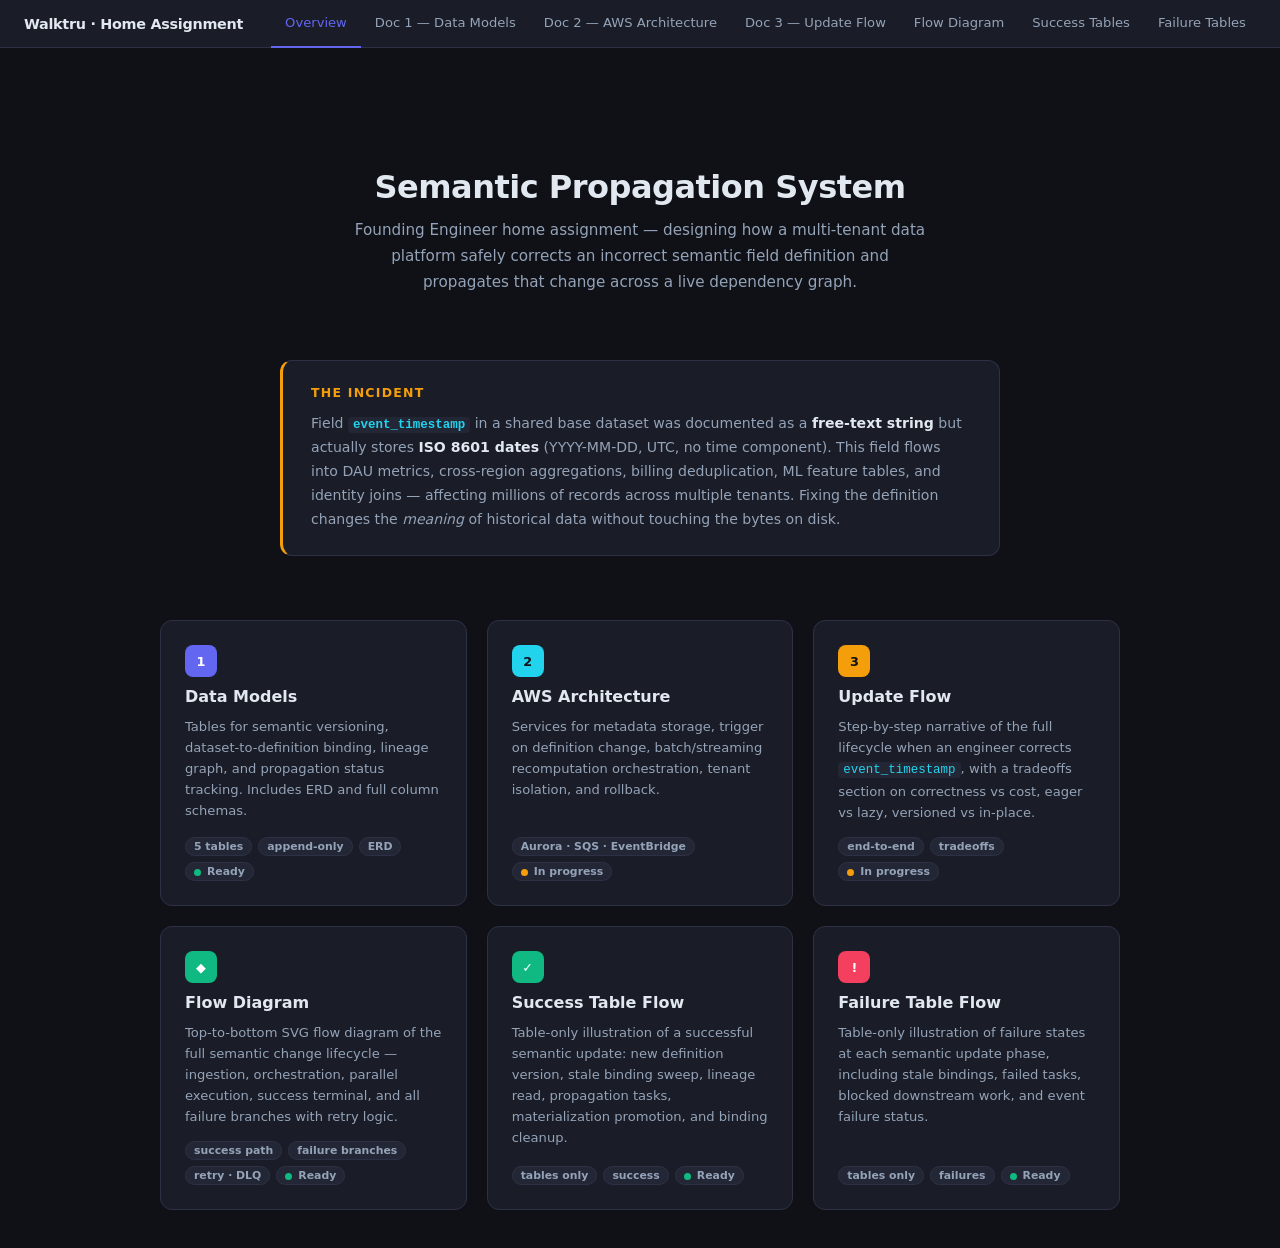
==== pages/index.html @ 8ffcbc3f "restructure for github pages" ====
<!DOCTYPE html>
<html lang="en">
<head>
  <meta charset="UTF-8" />
  <meta name="viewport" content="width=device-width, initial-scale=1.0" />
  <title>Walktru — Founding Engineer Home Assignment</title>
  <link rel="stylesheet" href="../assets/style.css" />
  <style>
    .hero {
      max-width: 720px;
      margin: 80px auto 64px;
      text-align: center;
    }
    .hero h1 {
      font-size: 2rem;
      margin-bottom: 12px;
    }
    .hero p {
      color: var(--muted);
      font-size: 0.95rem;
      line-height: 1.7;
      max-width: 580px;
      margin: 0 auto;
    }

    .problem-block {
      max-width: 720px;
      margin: 0 auto 64px;
      background: var(--surface);
      border: 1px solid var(--border);
      border-left: 3px solid var(--accent3);
      border-radius: 12px;
      padding: 24px 28px;
    }
    .problem-block h2 {
      font-size: 0.78rem;
      font-weight: 700;
      letter-spacing: 0.1em;
      text-transform: uppercase;
      color: var(--accent3);
      margin-bottom: 12px;
    }
    .problem-block p {
      color: var(--muted);
      font-size: 0.88rem;
      line-height: 1.7;
    }
    .problem-block strong {
      color: var(--text);
    }

    .doc-grid {
      max-width: 960px;
      margin: 0 auto;
      display: grid;
      grid-template-columns: repeat(auto-fill, minmax(280px, 1fr));
      gap: 20px;
    }

    .doc-card {
      background: var(--surface);
      border: 1px solid var(--border);
      border-radius: 12px;
      padding: 24px;
      text-decoration: none;
      color: inherit;
      transition: border-color 0.15s, transform 0.12s;
      display: flex;
      flex-direction: column;
      gap: 10px;
    }
    .doc-card:hover {
      border-color: var(--accent);
      transform: translateY(-2px);
    }

    .doc-card-num {
      width: 32px;
      height: 32px;
      border-radius: 8px;
      display: flex;
      align-items: center;
      justify-content: center;
      font-size: 0.8rem;
      font-weight: 800;
      color: white;
      flex-shrink: 0;
    }

    .doc-card-title {
      font-size: 1rem;
      font-weight: 700;
      color: var(--text);
    }

    .doc-card-desc {
      font-size: 0.82rem;
      color: var(--muted);
      line-height: 1.6;
      flex: 1;
    }

    .doc-card-tags {
      display: flex;
      flex-wrap: wrap;
      gap: 6px;
      margin-top: 4px;
    }

    .tag {
      font-size: 0.68rem;
      font-weight: 600;
      padding: 2px 8px;
      border-radius: 20px;
      background: var(--surface2);
      color: var(--muted);
      border: 1px solid var(--border);
    }

    .status-dot {
      display: inline-block;
      width: 7px;
      height: 7px;
      border-radius: 50%;
      margin-right: 6px;
      vertical-align: middle;
    }
    .status-done { background: var(--accent4); }
    .status-wip  { background: var(--accent3); }
  </style>
</head>
<body>

<div class="page-content">

  <div class="hero">
    <h1>Semantic Propagation System</h1>
    <p>Founding Engineer home assignment — designing how a multi-tenant data platform safely corrects an incorrect semantic field definition and propagates that change across a live dependency graph.</p>
  </div>

  <div class="problem-block">
    <h2>The Incident</h2>
    <p>
      Field <strong><code>event_timestamp</code></strong> in a shared base dataset was documented as a
      <strong>free-text string</strong> but actually stores <strong>ISO 8601 dates</strong> (YYYY-MM-DD, UTC, no time component).
      This field flows into DAU metrics, cross-region aggregations, billing deduplication, ML feature tables, and identity joins —
      affecting millions of records across multiple tenants.
      Fixing the definition changes the <em>meaning</em> of historical data without touching the bytes on disk.
    </p>
  </div>

  <div class="doc-grid">
    <a class="doc-card" href="doc1.html">
      <div class="doc-card-num" style="background:var(--accent)">1</div>
      <div class="doc-card-title">Data Models</div>
      <div class="doc-card-desc">
        Tables for semantic versioning, dataset-to-definition binding, lineage graph, and propagation status tracking.
        Includes ERD and full column schemas.
      </div>
      <div class="doc-card-tags">
        <span class="tag">5 tables</span>
        <span class="tag">append-only</span>
        <span class="tag">ERD</span>
        <span class="tag"><span class="status-dot status-done"></span>Ready</span>
      </div>
    </a>

    <a class="doc-card" href="doc2.html">
      <div class="doc-card-num" style="background:var(--accent2);color:#0f1117">2</div>
      <div class="doc-card-title">AWS Architecture</div>
      <div class="doc-card-desc">
        Services for metadata storage, trigger on definition change, batch/streaming recomputation orchestration,
        tenant isolation, and rollback.
      </div>
      <div class="doc-card-tags">
        <span class="tag">Aurora · SQS · EventBridge</span>
        <span class="tag"><span class="status-dot status-wip"></span>In progress</span>
      </div>
    </a>

    <a class="doc-card" href="doc3.html">
      <div class="doc-card-num" style="background:var(--accent3);color:#0f1117">3</div>
      <div class="doc-card-title">Update Flow</div>
      <div class="doc-card-desc">
        Step-by-step narrative of the full lifecycle when an engineer corrects <code>event_timestamp</code>,
        with a tradeoffs section on correctness vs cost, eager vs lazy, versioned vs in-place.
      </div>
      <div class="doc-card-tags">
        <span class="tag">end-to-end</span>
        <span class="tag">tradeoffs</span>
        <span class="tag"><span class="status-dot status-wip"></span>In progress</span>
      </div>
    </a>

    <a class="doc-card" href="flow.html">
      <div class="doc-card-num" style="background:var(--accent4)">◆</div>
      <div class="doc-card-title">Flow Diagram</div>
      <div class="doc-card-desc">
        Top-to-bottom SVG flow diagram of the full semantic change lifecycle — ingestion, orchestration,
        parallel execution, success terminal, and all failure branches with retry logic.
      </div>
      <div class="doc-card-tags">
        <span class="tag">success path</span>
        <span class="tag">failure branches</span>
        <span class="tag">retry · DLQ</span>
        <span class="tag"><span class="status-dot status-done"></span>Ready</span>
      </div>
    </a>

    <a class="doc-card" href="success_flow_illustration.html">
      <div class="doc-card-num" style="background:var(--accent4)">✓</div>
      <div class="doc-card-title">Success Table Flow</div>
      <div class="doc-card-desc">
        Table-only illustration of a successful semantic update: new definition version, stale binding sweep,
        lineage read, propagation tasks, materialization promotion, and binding cleanup.
      </div>
      <div class="doc-card-tags">
        <span class="tag">tables only</span>
        <span class="tag">success</span>
        <span class="tag"><span class="status-dot status-done"></span>Ready</span>
      </div>
    </a>

    <a class="doc-card" href="failed_flow_illustration.html">
      <div class="doc-card-num" style="background:var(--accent5)">!</div>
      <div class="doc-card-title">Failure Table Flow</div>
      <div class="doc-card-desc">
        Table-only illustration of failure states at each semantic update phase, including stale bindings,
        failed tasks, blocked downstream work, and event failure status.
      </div>
      <div class="doc-card-tags">
        <span class="tag">tables only</span>
        <span class="tag">failures</span>
        <span class="tag"><span class="status-dot status-done"></span>Ready</span>
      </div>
    </a>
  </div>

</div>

<script src="../assets/nav.js"></script>
</body>
</html>
---- assets/style.css ----
:root {
  --bg: #0f1117;
  --surface: #1a1d27;
  --surface2: #232635;
  --border: #2e3146;
  --accent: #6366f1;
  --accent2: #22d3ee;
  --accent3: #f59e0b;
  --accent4: #10b981;
  --accent5: #f43f5e;
  --text: #e2e8f0;
  --muted: #94a3b8;
  --pk: #fbbf24;
  --fk: #60a5fa;
}

* { box-sizing: border-box; margin: 0; padding: 0; }

body {
  background: var(--bg);
  color: var(--text);
  font-family: 'Segoe UI', system-ui, sans-serif;
  font-size: 14px;
}

/* ── Nav ── */
nav.site-nav {
  position: sticky;
  top: 0;
  z-index: 100;
  background: var(--surface);
  border-bottom: 1px solid var(--border);
  display: flex;
  align-items: center;
  padding: 0 24px;
  height: 48px;
  gap: 0;
}

nav.site-nav .nav-brand {
  font-weight: 700;
  font-size: 0.9rem;
  color: var(--text);
  margin-right: 28px;
  text-decoration: none;
  letter-spacing: -0.3px;
  white-space: nowrap;
}

nav.site-nav a:not(.nav-brand) {
  text-decoration: none;
  color: var(--muted);
  font-size: 0.82rem;
  padding: 0 14px;
  height: 48px;
  display: flex;
  align-items: center;
  border-bottom: 2px solid transparent;
  transition: color 0.15s, border-color 0.15s;
  white-space: nowrap;
}

nav.site-nav a:not(.nav-brand):hover { color: var(--text); }

nav.site-nav a.active {
  color: var(--accent);
  border-bottom-color: var(--accent);
}

/* ── Page content ── */
.page-content {
  padding: 40px 24px;
}

/* ── Typography ── */
h1 {
  text-align: center;
  font-size: 1.6rem;
  margin-bottom: 6px;
  color: var(--text);
  letter-spacing: -0.5px;
}

.subtitle {
  text-align: center;
  color: var(--muted);
  margin-bottom: 48px;
  font-size: 0.9rem;
}

.section-title {
  font-size: 0.75rem;
  font-weight: 700;
  letter-spacing: 0.12em;
  text-transform: uppercase;
  color: var(--muted);
  margin-bottom: 20px;
  padding-bottom: 8px;
  border-bottom: 1px solid var(--border);
}

/* ── Badges ── */
.badge {
  display: inline-block;
  font-size: 0.58rem;
  font-weight: 800;
  letter-spacing: 0.05em;
  padding: 1px 5px;
  border-radius: 3px;
  margin-right: 4px;
  vertical-align: middle;
}
.pk { background: rgba(251,191,36,0.15); color: var(--pk); border: 1px solid rgba(251,191,36,0.3); }
.fk { background: rgba(96,165,250,0.15); color: var(--fk); border: 1px solid rgba(96,165,250,0.3); }

code {
  font-family: 'Consolas', 'Fira Code', monospace;
  background: var(--surface2);
  padding: 1px 5px;
  border-radius: 4px;
  font-size: 0.78rem;
  color: var(--accent2);
}

/* ── Flow note (shared between doc1 + doc3) ── */
.flow-note {
  max-width: 1100px;
  margin: 32px auto 0;
  background: var(--surface);
  border: 1px solid var(--border);
  border-radius: 12px;
  padding: 20px 24px;
}
.flow-note h3 {
  font-size: 0.85rem;
  color: var(--text);
  margin-bottom: 12px;
}
.flow-steps { display: flex; flex-direction: column; gap: 8px; }
.flow-step {
  display: flex;
  align-items: flex-start;
  gap: 12px;
  font-size: 0.8rem;
  color: var(--muted);
}
.step-num {
  width: 22px;
  height: 22px;
  border-radius: 50%;
  background: var(--accent);
  color: white;
  font-size: 0.65rem;
  font-weight: 800;
  display: flex;
  align-items: center;
  justify-content: center;
  flex-shrink: 0;
  margin-top: 1px;
}
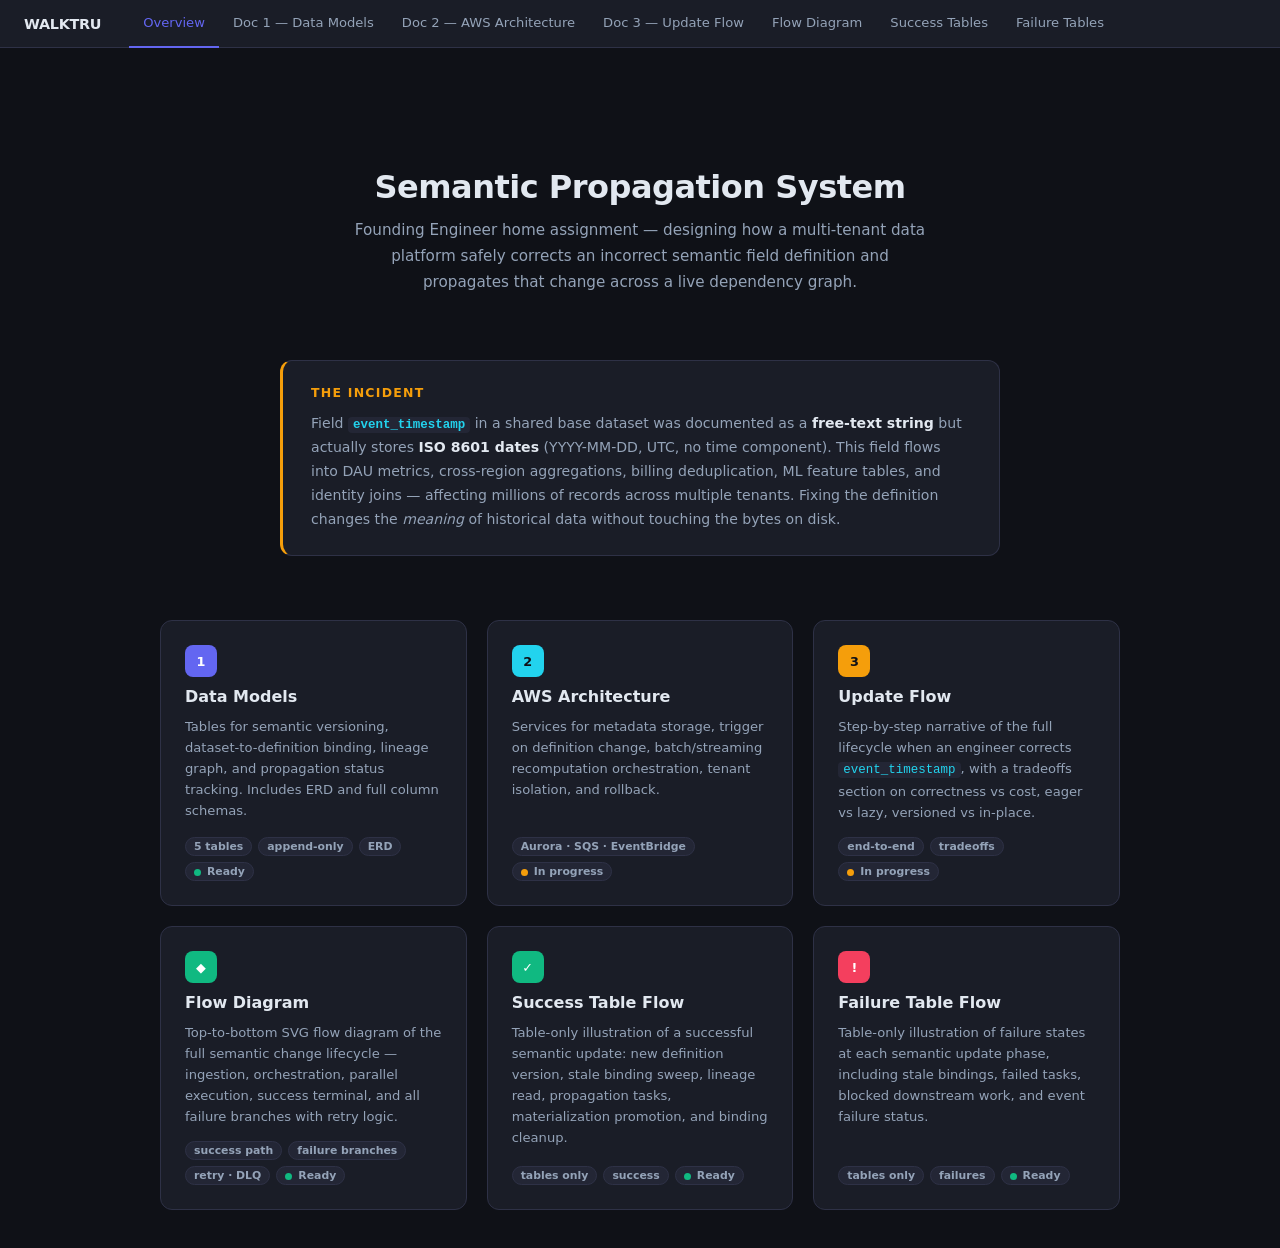
==== commit d7d09d5e: "implement diagram zoom functionality and enhance responsive styles across documents" ====
--- a/pages/index.html
+++ b/pages/index.html
@@ -127,6 +127,30 @@
     }
     .status-done { background: var(--accent4); }
     .status-wip  { background: var(--accent3); }
+
+    @media (max-width: 700px) {
+      .hero {
+        margin: 42px auto 40px;
+      }
+
+      .hero h1 {
+        font-size: 1.55rem;
+      }
+
+      .problem-block {
+        padding: 18px;
+        margin-bottom: 40px;
+      }
+
+      .doc-grid {
+        grid-template-columns: minmax(0, 1fr);
+        gap: 16px;
+      }
+
+      .doc-card {
+        padding: 18px;
+      }
+    }
   </style>
 </head>
 <body>
--- a/assets/style.css
+++ b/assets/style.css
@@ -45,9 +45,34 @@
   text-decoration: none;
   letter-spacing: -0.3px;
   white-space: nowrap;
-}
-
-nav.site-nav a:not(.nav-brand) {
+  flex: 0 0 auto;
+}
+
+nav.site-nav .nav-links {
+  display: flex;
+  align-items: center;
+  min-width: 0;
+  overflow-x: auto;
+  overflow-y: hidden;
+  overscroll-behavior-x: contain;
+  scrollbar-width: thin;
+  scrollbar-color: var(--accent) var(--surface2);
+}
+
+nav.site-nav .nav-links::-webkit-scrollbar {
+  height: 8px;
+}
+
+nav.site-nav .nav-links::-webkit-scrollbar-track {
+  background: var(--surface2);
+}
+
+nav.site-nav .nav-links::-webkit-scrollbar-thumb {
+  background: var(--accent);
+  border-radius: 999px;
+}
+
+nav.site-nav .nav-links a {
   text-decoration: none;
   color: var(--muted);
   font-size: 0.82rem;
@@ -58,13 +83,28 @@
   border-bottom: 2px solid transparent;
   transition: color 0.15s, border-color 0.15s;
   white-space: nowrap;
-}
-
-nav.site-nav a:not(.nav-brand):hover { color: var(--text); }
+  flex: 0 0 auto;
+}
+
+nav.site-nav .nav-links a:hover { color: var(--text); }
 
 nav.site-nav a.active {
   color: var(--accent);
   border-bottom-color: var(--accent);
+}
+
+@media (max-width: 700px) {
+  nav.site-nav {
+    padding: 0 12px;
+  }
+
+  nav.site-nav .nav-brand {
+    margin-right: 16px;
+  }
+
+  nav.site-nav .nav-links a {
+    padding: 0 10px;
+  }
 }
 
 /* ── Page content ── */
@@ -120,6 +160,61 @@
   border-radius: 4px;
   font-size: 0.78rem;
   color: var(--accent2);
+  overflow-wrap: anywhere;
+}
+
+/* ── Diagram pinch/drag zoom ── */
+.diagram-zoom {
+  overflow: hidden;
+  touch-action: none;
+  cursor: grab;
+  overscroll-behavior: contain;
+}
+
+.diagram-zoom.is-dragging {
+  cursor: grabbing;
+}
+
+.diagram-zoom svg {
+  transform-origin: 0 0;
+  will-change: transform;
+  user-select: none;
+}
+
+.diagram-zoom:not(.diagram-zoom-ready) svg {
+  max-width: 100%;
+}
+
+.diagram-zoom-ready {
+  position: relative;
+}
+
+.diagram-zoom-ready svg {
+  max-width: none;
+}
+
+@media (max-width: 700px) {
+  .page-content {
+    padding: 28px 16px;
+  }
+
+  h1 {
+    font-size: 1.35rem;
+    line-height: 1.25;
+  }
+
+  .subtitle {
+    margin-bottom: 32px;
+    line-height: 1.5;
+  }
+
+  .flow-note {
+    padding: 16px;
+  }
+
+  .flow-step {
+    gap: 10px;
+  }
 }
 
 /* ── Flow note (shared between doc1 + doc3) ── */
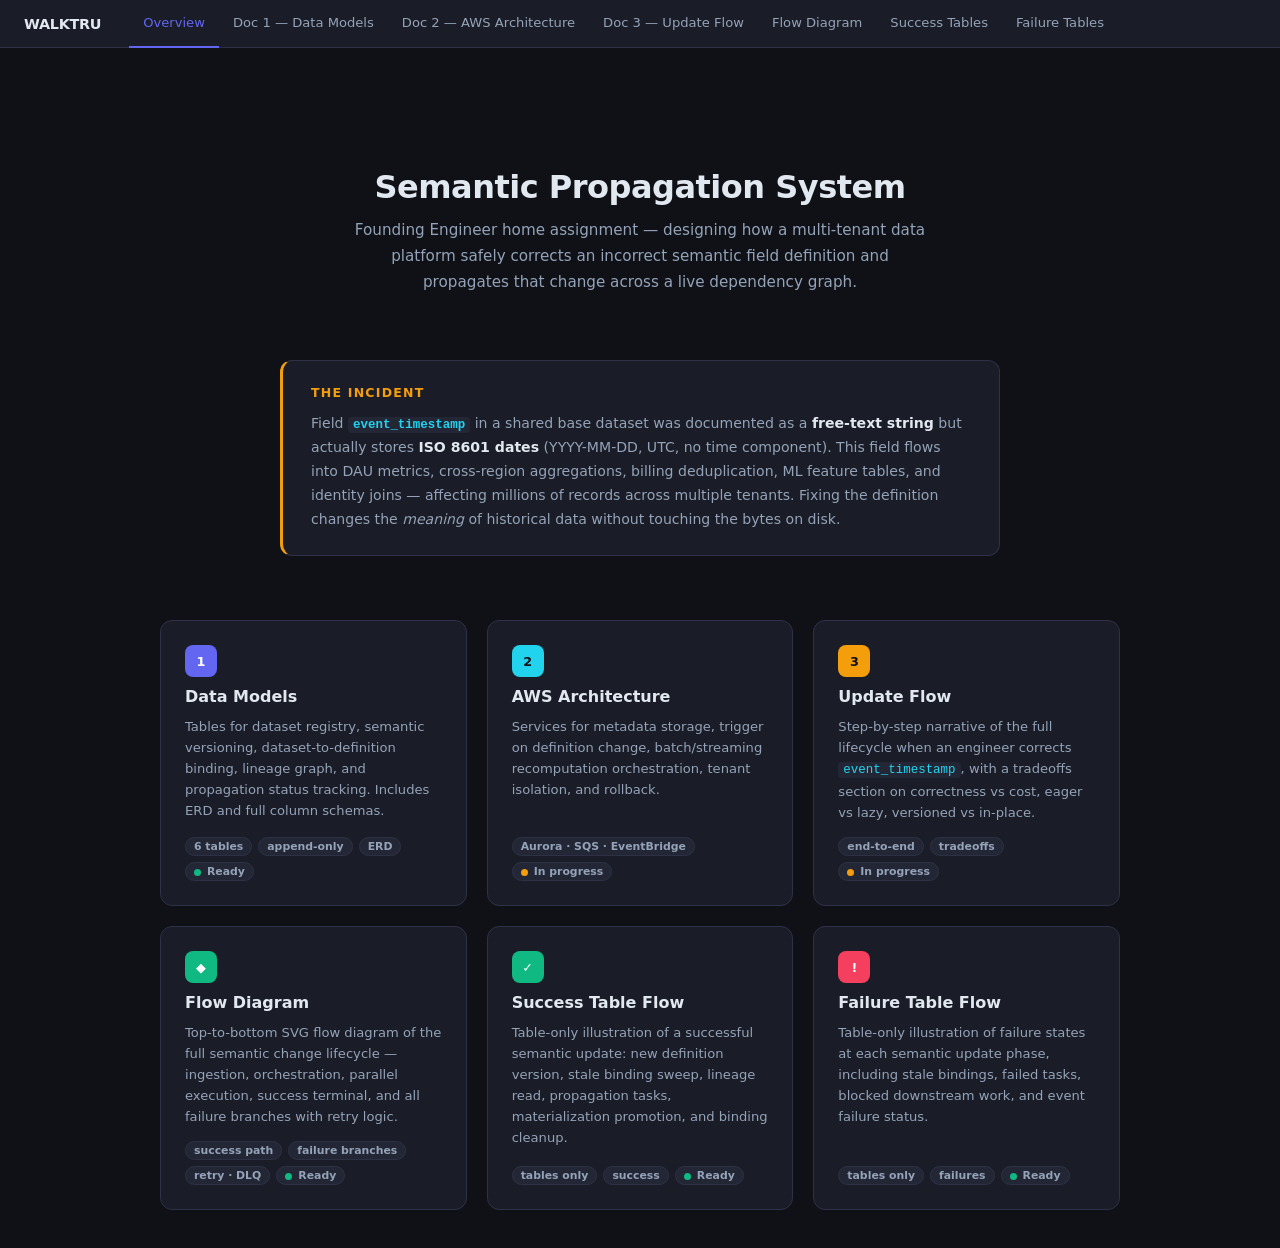
==== commit 3f66d1b2: "Refactor documentation to clarify dataset handling and update flow processes - Updated references to" ====
--- a/pages/index.html
+++ b/pages/index.html
@@ -178,11 +178,11 @@
       <div class="doc-card-num" style="background:var(--accent)">1</div>
       <div class="doc-card-title">Data Models</div>
       <div class="doc-card-desc">
-        Tables for semantic versioning, dataset-to-definition binding, lineage graph, and propagation status tracking.
+        Tables for dataset registry, semantic versioning, dataset-to-definition binding, lineage graph, and propagation status tracking.
         Includes ERD and full column schemas.
       </div>
       <div class="doc-card-tags">
-        <span class="tag">5 tables</span>
+        <span class="tag">6 tables</span>
         <span class="tag">append-only</span>
         <span class="tag">ERD</span>
         <span class="tag"><span class="status-dot status-done"></span>Ready</span>
